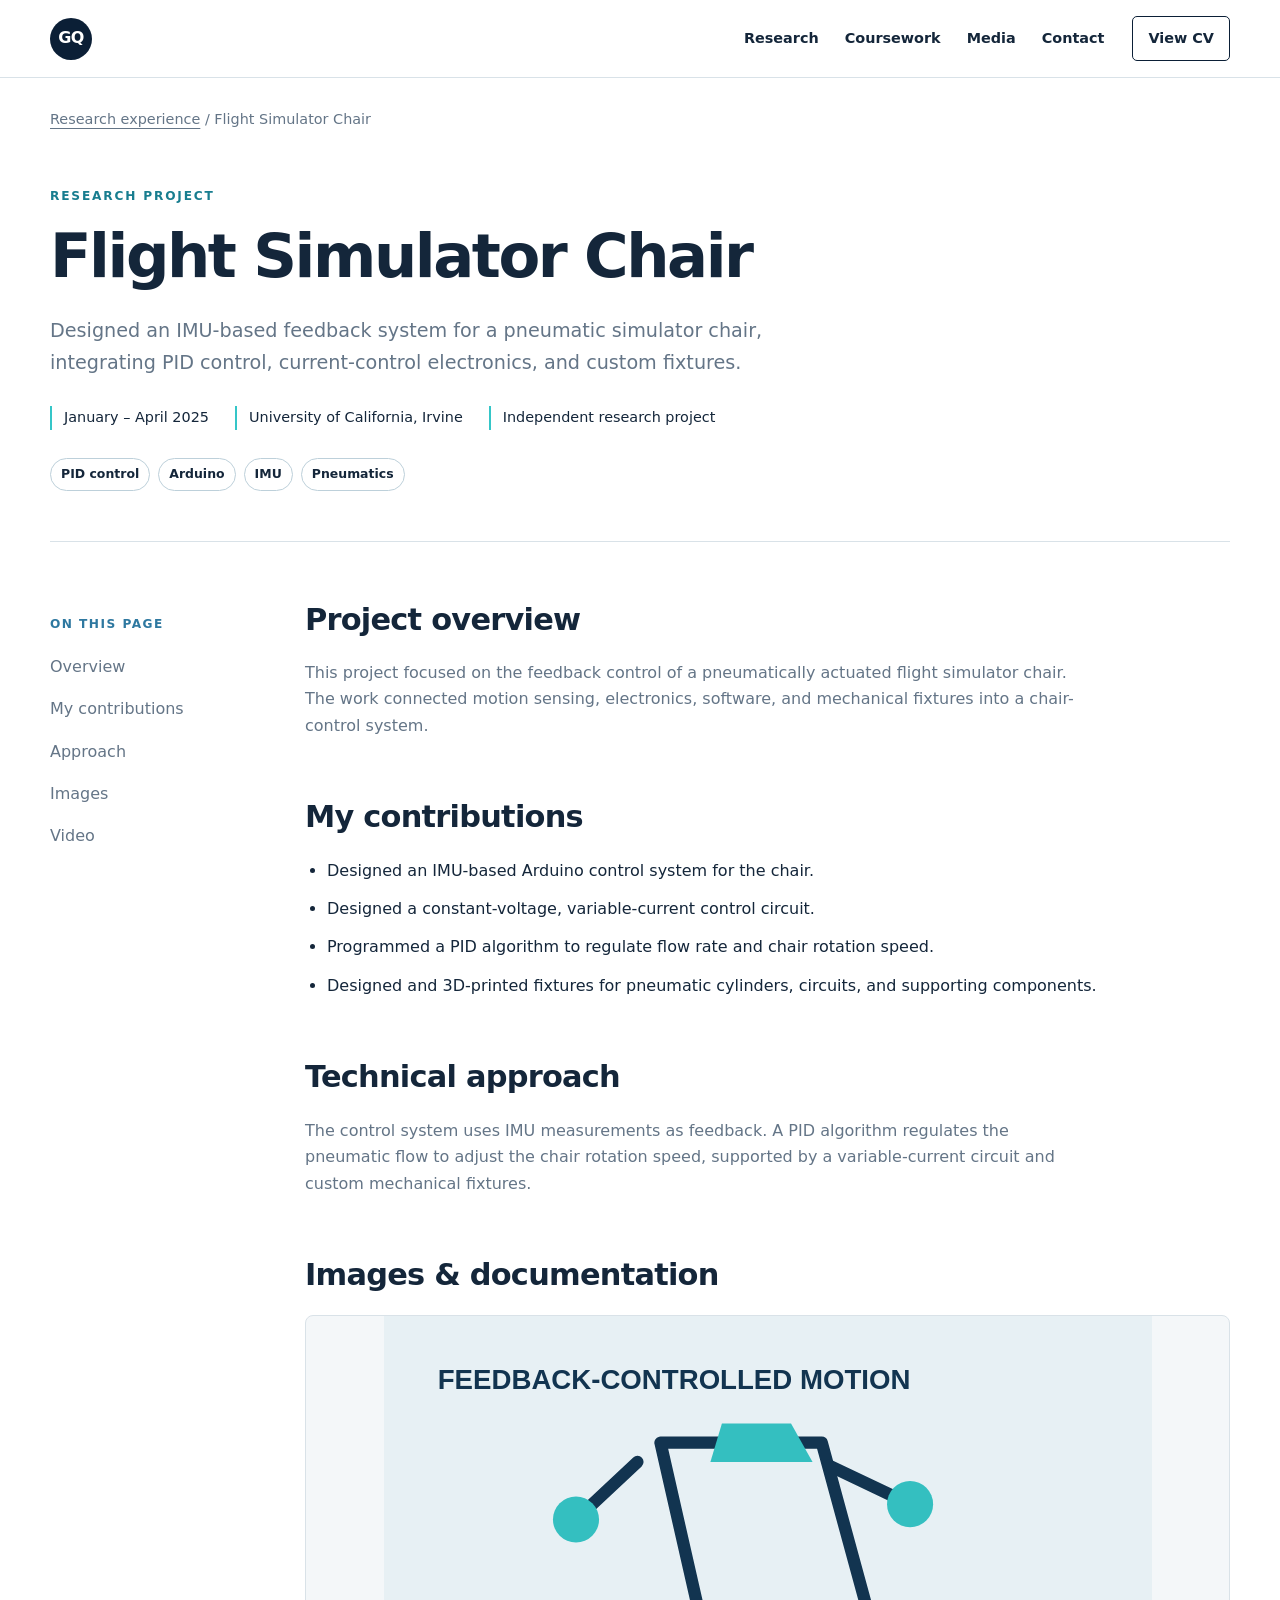
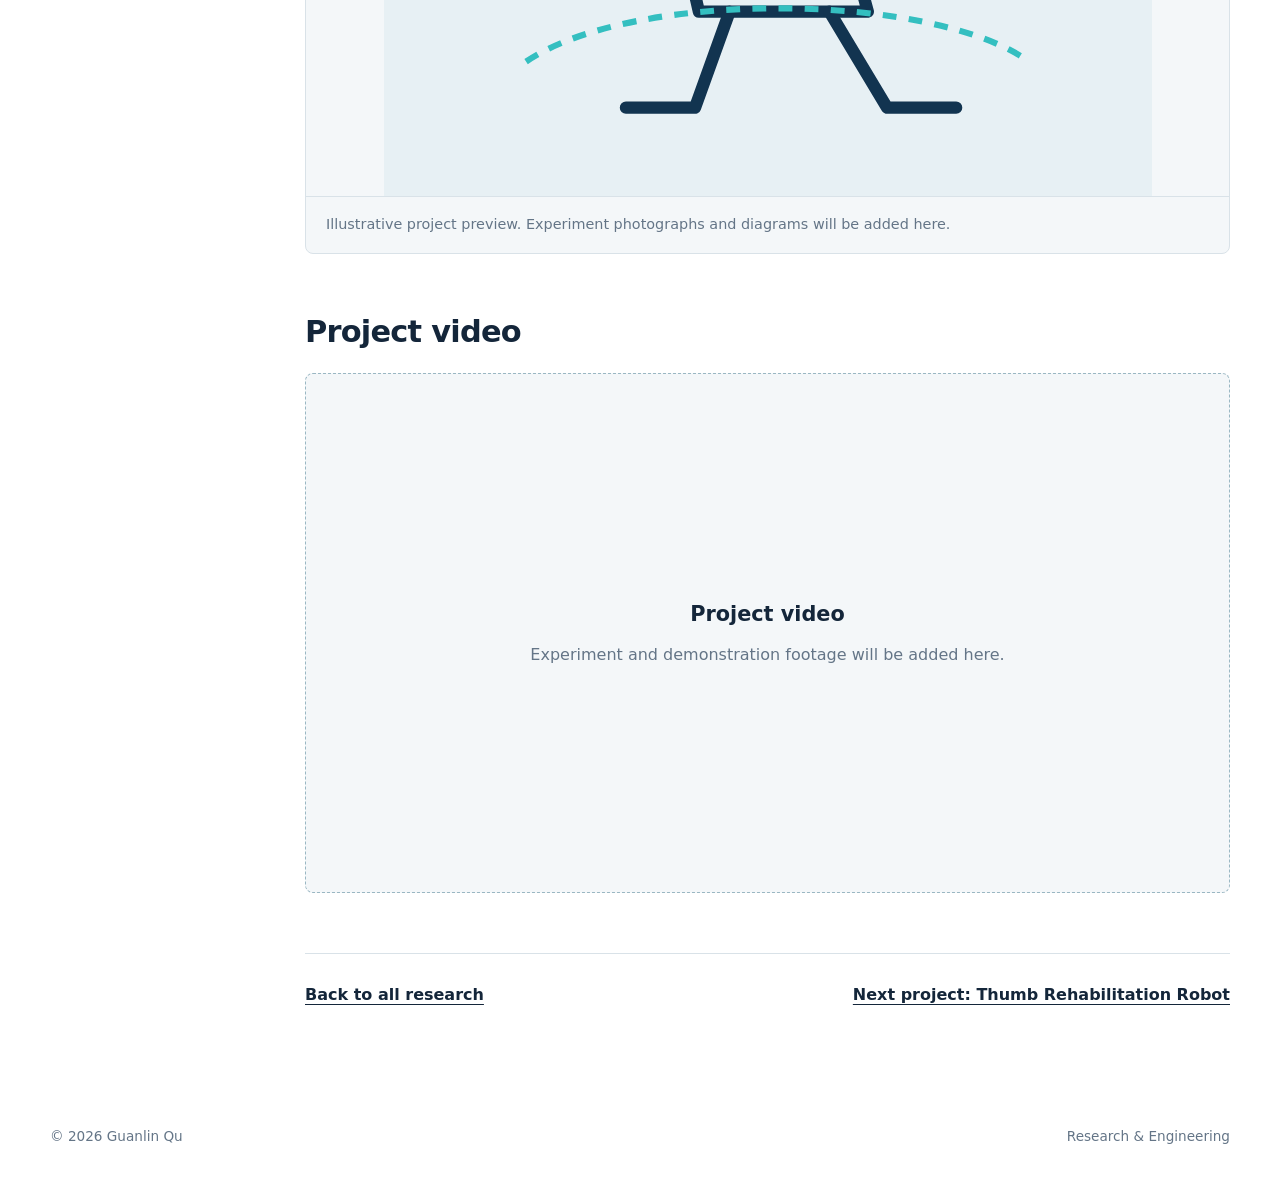
==== flight-simulator-chair.html @ 3d10e661 "Convert research to chronological thumbnails and add project detail pages" ====
<!doctype html>
<html lang="en">
<head>
  <meta charset="utf-8">
  <meta name="viewport" content="width=device-width, initial-scale=1">
  <meta name="description" content="Designed an IMU-based feedback system for a pneumatic simulator chair, integrating PID control, current-control electronics, and custom fixtures.">
  <title>Flight Simulator Chair | Guanlin Qu</title>
  <link rel="stylesheet" href="styles.css">
  <link rel="stylesheet" href="projects.css">
</head>
<body>
  <header class="topbar">
    <a class="mark" href="index.html" aria-label="Guanlin Qu home">GQ</a>
    <nav aria-label="Main navigation"><a href="index.html#research">Research</a><a href="index.html#coursework">Coursework</a><a href="index.html#media">Media</a><a href="index.html#contact">Contact</a></nav>
    <a class="cv-link" href="Guanlin_Qu_CV.pdf" target="_blank" rel="noopener">View CV</a>
  </header>
  <main class="shell">
    <div class="project-breadcrumb"><a href="index.html#research">Research experience</a> / Flight Simulator Chair</div>
    <header class="detail-header">
      <p class="eyebrow">Research project</p>
      <h1>Flight Simulator Chair</h1>
      <p class="detail-summary">Designed an IMU-based feedback system for a pneumatic simulator chair, integrating PID control, current-control electronics, and custom fixtures.</p>
      <div class="detail-meta"><span>January – April 2025</span><span>University of California, Irvine</span><span>Independent research project</span></div>
      <div class="chips"><span>PID control</span><span>Arduino</span><span>IMU</span><span>Pneumatics</span></div>
    </header>
    <div class="detail-layout">
      <nav class="detail-toc" aria-label="On this page"><p>On this page</p><a href="#overview">Overview</a><a href="#contributions">My contributions</a><a href="#methods">Approach</a><a href="#images">Images</a><a href="#video">Video</a></nav>
      <div>
        <section class="detail-section" id="overview"><h2>Project overview</h2><p>This project focused on the feedback control of a pneumatically actuated flight simulator chair. The work connected motion sensing, electronics, software, and mechanical fixtures into a chair-control system.</p></section>
        <section class="detail-section" id="contributions"><h2>My contributions</h2><ul><li>Designed an IMU-based Arduino control system for the chair.</li><li>Designed a constant-voltage, variable-current control circuit.</li><li>Programmed a PID algorithm to regulate flow rate and chair rotation speed.</li><li>Designed and 3D-printed fixtures for pneumatic cylinders, circuits, and supporting components.</li></ul></section>
        <section class="detail-section" id="methods"><h2>Technical approach</h2><p>The control system uses IMU measurements as feedback. A PID algorithm regulates the pneumatic flow to adjust the chair rotation speed, supported by a variable-current circuit and custom mechanical fixtures.</p>
          <!-- Add further technical descriptions, equations, results, and experiment notes here. -->
        </section>
        <section class="detail-section" id="images"><h2>Images &amp; documentation</h2>
          <!-- Replace the illustration with a project photograph. Duplicate the figure to add more images. -->
          <figure class="project-figure"><a href="flight-chair.svg" target="_blank" rel="noopener"><img src="flight-chair.svg" alt="Illustration for Flight Simulator Chair" loading="lazy"></a><figcaption>Illustrative project preview. Experiment photographs and diagrams will be added here.</figcaption></figure>
        </section>
        <section class="detail-section" id="video"><h2>Project video</h2>
          <!-- To add a video, upload flight-simulator-chair-demo.mp4 and replace the video-empty div with:
          <video class="project-video" controls playsinline preload="metadata" poster="flight-chair.svg">
            <source src="flight-simulator-chair-demo.mp4" type="video/mp4">
            Your browser does not support embedded video.
          </video>
          For hosted videos, replace the placeholder with a YouTube/Vimeo embed. -->
          <div class="video-empty"><strong>Project video</strong><span>Experiment and demonstration footage will be added here.</span></div>
        </section>
        <div class="detail-footer"><a href="index.html#research">Back to all research</a><a href="thumb-rehabilitation.html">Next project: Thumb Rehabilitation Robot</a></div>
      </div>
    </div>
  </main>
  <footer class="shell"><span>© 2026 Guanlin Qu</span><span>Research &amp; Engineering</span></footer>
</body>
</html>
---- styles.css ----
:root{--navy:#0b1f36;--navy2:#102b49;--cyan:#35c6c8;--blue:#2e78a0;--paper:#f4f7f9;--white:#fff;--ink:#14263a;--muted:#647587;--line:#d9e2e8;--shell:1180px}*{box-sizing:border-box}html{scroll-behavior:smooth}body{margin:0;color:var(--ink);background:var(--white);font:16px/1.65 Inter,ui-sans-serif,system-ui,-apple-system,"Segoe UI",sans-serif}img{display:block;max-width:100%}a{color:inherit}.shell{width:min(var(--shell),calc(100% - 48px));margin-inline:auto}.topbar{height:78px;display:flex;align-items:center;gap:28px;padding:0 max(24px,calc((100vw - var(--shell))/2));border-bottom:1px solid var(--line);background:rgba(255,255,255,.94);backdrop-filter:blur(12px);position:sticky;top:0;z-index:20}.mark{display:grid;place-items:center;width:42px;height:42px;border-radius:50%;background:var(--navy);color:#fff;text-decoration:none;font-weight:850;letter-spacing:-.04em}.topbar nav{display:flex;gap:26px;margin-left:auto}.topbar nav a,.cv-link{text-decoration:none;font-weight:700;font-size:.9rem}.cv-link{padding:10px 15px;border:1px solid var(--navy);border-radius:5px}.hero{display:grid;grid-template-columns:1.4fr .8fr;gap:72px;align-items:center;min-height:690px;padding-block:90px}.eyebrow{text-transform:uppercase;letter-spacing:.15em;font-size:.76rem;font-weight:850;color:#187d8f;margin:0 0 18px}.hero h1{font-size:clamp(3.3rem,7vw,6.7rem);line-height:.98;letter-spacing:-.06em;margin:0 0 30px;max-width:900px}.lead{font-size:1.24rem;color:#506276;max-width:760px}.hero-actions{display:flex;gap:12px;margin-top:32px}.button{min-height:50px;display:inline-flex;align-items:center;justify-content:center;padding:0 22px;border-radius:5px;text-decoration:none;font-weight:800}.primary{background:var(--navy);color:#fff}.ghost{border:1px solid var(--navy)}.hero-panel{background:var(--navy);color:#fff;padding:38px;box-shadow:20px 20px 0 #dcecef}.panel-label{color:#79dfda;font-size:.78rem;text-transform:uppercase;letter-spacing:.14em;font-weight:800}.hero-panel h2{font-size:2rem;line-height:1.13;margin:15px 0 30px}.signal{height:115px;position:relative;border-block:1px solid rgba(255,255,255,.15);display:flex;align-items:center;justify-content:space-around}.signal span{width:54px;height:54px;border:2px solid #52cbc7;border-radius:50%;position:relative}.signal span:after{content:"";position:absolute;inset:15px;border-radius:50%;background:#52cbc7}.signal i{position:absolute;left:10%;right:10%;top:50%;height:1px;background:#52cbc7;opacity:.5}.hero-panel dl{margin:26px 0 0}.hero-panel dl>div{display:grid;grid-template-columns:86px 1fr;padding:10px 0;border-bottom:1px solid rgba(255,255,255,.12)}dt{color:#8fa7bb;font-size:.82rem}dd{margin:0;font-weight:650}.snapshot{background:var(--paper);border-block:1px solid var(--line)}.stat-grid{display:grid;grid-template-columns:repeat(4,1fr)}.stat-grid div{padding:30px;border-right:1px solid var(--line)}.stat-grid div:first-child{border-left:1px solid var(--line)}.stat-grid strong{display:block;font-size:2rem;letter-spacing:-.04em}.stat-grid span{color:var(--muted);font-size:.88rem}.section{padding-block:115px}.section-heading{display:grid;grid-template-columns:1.5fr .7fr;gap:70px;align-items:end;margin-bottom:55px}.section-heading h2,.path-grid h2,.contact h2{font-size:clamp(2.5rem,4.5vw,4.2rem);line-height:1.04;letter-spacing:-.045em;margin:0}.section-heading>p{color:var(--muted);margin:0}.research-feature{display:grid;grid-template-columns:1.06fr .94fr;background:var(--paper);border:1px solid var(--line);margin-bottom:24px}.feature-media{position:relative;min-height:520px;overflow:hidden}.feature-media img{width:100%;height:100%;object-fit:cover}.media-trigger{position:absolute;inset:auto 28px 28px 28px;background:rgba(11,31,54,.94);color:#fff;border:0;padding:17px 20px;text-align:left;font-weight:800;cursor:pointer}.media-trigger:before{content:"▶";display:inline-grid;place-items:center;width:32px;height:32px;border-radius:50%;margin-right:12px;background:var(--cyan);color:var(--navy)}.feature-copy{padding:52px}.project-meta{font-size:.76rem;letter-spacing:.1em;text-transform:uppercase;color:#268a95;font-weight:800}.feature-copy h3,.research-card h3{font-size:2rem;margin:10px 0 18px;line-height:1.1}.feature-copy>p:not(.project-meta),.research-card p:not(.project-meta){color:var(--muted)}.check-list{padding:0;list-style:none;margin:28px 0}.check-list li{padding:9px 0 9px 28px;border-top:1px solid var(--line);position:relative}.check-list li:before{content:"";position:absolute;left:2px;top:18px;width:9px;height:9px;border-radius:50%;background:var(--cyan)}.chips{display:flex;flex-wrap:wrap;gap:8px}.chips span{border:1px solid #bdd0da;border-radius:999px;padding:5px 10px;font-size:.78rem;font-weight:700}.research-grid{display:grid;grid-template-columns:repeat(3,1fr);gap:24px}.research-card{border:1px solid var(--line);background:#fff}.research-card img{aspect-ratio:16/10;width:100%;object-fit:cover;border-bottom:1px solid var(--line)}.research-card>div{padding:28px}.research-card h3{font-size:1.45rem}.course-section{background:var(--navy);color:#fff}.light-heading .eyebrow{color:#62d5cf}.light-heading>p{color:#aabccc}.filter-row{display:flex;flex-wrap:wrap;gap:10px;margin-bottom:32px}.filter{border:1px solid rgba(255,255,255,.25);background:transparent;color:#d9e4ed;padding:10px 14px;border-radius:999px;cursor:pointer;font:inherit;font-weight:700}.filter.active{background:var(--cyan);border-color:var(--cyan);color:var(--navy)}.course-grid{display:grid;grid-template-columns:repeat(4,1fr);border-top:1px solid rgba(255,255,255,.16);border-left:1px solid rgba(255,255,255,.16)}.course-card{padding:28px;min-height:245px;border-right:1px solid rgba(255,255,255,.16);border-bottom:1px solid rgba(255,255,255,.16);transition:opacity .2s,transform .2s}.course-card.hidden{display:none}.course-card p{color:#62d5cf;font-size:.76rem;letter-spacing:.1em;text-transform:uppercase;font-weight:800}.course-card h3{font-size:1.25rem;line-height:1.2}.course-card span{color:#aabccc;font-size:.9rem}.gallery{display:grid;grid-template-columns:1.4fr 1fr;gap:22px}.gallery figure{margin:0;background:var(--paper);border:1px solid var(--line)}.gallery-large{grid-row:span 2}.gallery img{width:100%;height:240px;object-fit:cover}.gallery-large img{height:535px}.gallery figcaption{padding:18px 20px}.gallery figcaption strong,.gallery figcaption span{display:block}.gallery figcaption span{color:var(--muted);font-size:.88rem}.path-section{background:var(--paper)}.path-grid{display:grid;grid-template-columns:.8fr 1.2fr;gap:80px}.timeline article{display:grid;grid-template-columns:115px 1fr;gap:25px;padding:25px 0;border-top:1px solid var(--line)}.timeline time{color:#278994;font-weight:800}.timeline h3{font-size:1.3rem;margin:0 0 7px}.timeline p{margin:0;color:var(--muted)}.contact{background:linear-gradient(135deg,#166780,var(--navy));color:#fff;padding-block:100px}.contact .eyebrow{color:#79dfda}.contact-inner{display:grid;grid-template-columns:1.4fr .6fr;gap:70px;align-items:end}.contact-links{display:flex;flex-direction:column;align-items:flex-start;gap:10px}.contact-links a{font-weight:800;text-underline-offset:4px}footer{display:flex;justify-content:space-between;padding-block:32px;color:var(--muted);font-size:.85rem}.video-modal{border:0;padding:0;max-width:780px;width:calc(100% - 36px);background:var(--navy);color:#fff;box-shadow:0 30px 80px rgba(0,0,0,.35)}.video-modal::backdrop{background:rgba(4,16,28,.78)}.modal-close{position:absolute;right:18px;top:18px;background:#fff;border:0;border-radius:4px;padding:8px 12px;font-weight:800;cursor:pointer}.video-placeholder{min-height:440px;display:grid;place-content:center;text-align:center;padding:50px;background:radial-gradient(circle at 50% 35%,#1f6474,transparent 45%)}.video-placeholder span{color:#79dfda;text-transform:uppercase;letter-spacing:.14em;font-size:.75rem;font-weight:800}.video-placeholder strong{font-size:1.4rem;margin:15px 0}.video-placeholder code{color:#79dfda}.video-placeholder p{color:#aabccc}@media(max-width:900px){.topbar nav{display:none}.cv-link{margin-left:auto}.hero,.section-heading,.research-feature,.path-grid,.contact-inner{grid-template-columns:1fr}.hero{padding-block:65px;gap:42px}.hero-panel{max-width:600px}.stat-grid,.course-grid{grid-template-columns:repeat(2,1fr)}.research-grid{grid-template-columns:1fr}.research-card{display:grid;grid-template-columns:.75fr 1.25fr}.feature-media{min-height:400px}.gallery{grid-template-columns:1fr 1fr}.gallery-large{grid-column:span 2;grid-row:auto}.gallery-large img{height:420px}}@media(max-width:600px){.shell{width:min(100% - 32px,var(--shell))}.hero h1{font-size:3.2rem}.hero-actions{flex-direction:column}.button{width:100%}.stat-grid{grid-template-columns:1fr 1fr}.stat-grid div{padding:20px}.section{padding-block:80px}.section-heading{gap:25px}.feature-copy{padding:28px}.course-grid{grid-template-columns:1fr}.research-card{display:block}.gallery{grid-template-columns:1fr}.gallery-large{grid-column:auto}.gallery img,.gallery-large img{height:260px}.timeline article{grid-template-columns:1fr;gap:6px}footer{display:block}footer span{display:block;margin:4px 0}}
---- projects.css ----
/* Research index and independent project pages. */
.project-thumbnail-grid{display:grid;grid-template-columns:repeat(2,minmax(0,1fr));gap:32px}
.project-thumbnail{border:1px solid var(--line);border-radius:10px;overflow:hidden;background:#fff;display:flex;flex-direction:column;transition:box-shadow .2s,transform .2s}
.project-thumbnail:hover{box-shadow:0 12px 30px #0b1f3612;transform:translateY(-3px)}
.thumbnail-image{display:block;background:var(--paper);border-bottom:1px solid var(--line)}
.thumbnail-image img{width:100%;aspect-ratio:16/10;object-fit:contain}
.thumbnail-content{padding:28px;display:flex;flex-direction:column;flex:1}
.thumbnail-content .project-meta{margin:0 0 12px;line-height:1.7}
.thumbnail-content h3{font-size:1.65rem;line-height:1.2;margin:0 0 16px;letter-spacing:-.025em}
.thumbnail-content h3 a{text-decoration:none}
.thumbnail-summary{color:var(--muted);margin:0 0 26px}
.explore-more{display:inline-flex;align-self:flex-start;align-items:center;justify-content:center;min-height:44px;margin-top:auto;padding:9px 18px;border:1px solid var(--navy);border-radius:5px;text-decoration:none;font-weight:750}
.explore-more:hover{background:var(--navy);color:white}
.sr-only{position:absolute;width:1px;height:1px;padding:0;margin:-1px;overflow:hidden;clip:rect(0,0,0,0);white-space:nowrap;border:0}
.project-breadcrumb{padding:30px 0 0;color:var(--muted);font-size:.9rem}
.project-breadcrumb a{text-underline-offset:4px}
.detail-header{padding:54px 0 50px;border-bottom:1px solid var(--line)}
.detail-header h1{font-size:clamp(2.1rem,5vw,3.8rem);line-height:1.07;letter-spacing:-.04em;max-width:950px;margin:12px 0 26px}
.detail-header .detail-summary{font-size:1.2rem;max-width:820px;color:var(--muted)}
.detail-meta{display:flex;gap:12px 26px;flex-wrap:wrap;margin:28px 0;font-size:.9rem}
.detail-meta span{border-left:2px solid var(--cyan);padding-left:12px}
.detail-layout{display:grid;grid-template-columns:190px minmax(0,1fr);gap:65px;padding:60px 0 85px}
.detail-toc{align-self:start;position:sticky;top:110px}
.detail-toc p{text-transform:uppercase;letter-spacing:.12em;font-size:.76rem;font-weight:800;color:var(--blue)}
.detail-toc a{display:block;padding:8px 0;text-decoration:none;color:var(--muted)}
.detail-toc a:hover{color:var(--ink)}
.detail-section{margin-bottom:60px;scroll-margin-top:110px}
.detail-section h2{font-size:1.9rem;line-height:1.2;letter-spacing:-.025em;margin:0 0 22px}
.detail-section>p{max-width:780px;color:var(--muted)}
.detail-section ul{padding-left:22px}
.detail-section li{margin:12px 0}
.project-figure{margin:0;background:var(--paper);border:1px solid var(--line);border-radius:8px;overflow:hidden}
.project-figure img{width:100%;max-height:480px;object-fit:contain}
.project-figure figcaption{border-top:1px solid var(--line);padding:16px 20px;color:var(--muted);font-size:.9rem}
.project-video{width:100%;aspect-ratio:16/9;display:block;background:var(--navy);object-fit:contain;border-radius:8px}
.video-empty{aspect-ratio:16/9;border:1px dashed #9ab7c3;border-radius:8px;background:var(--paper);display:flex;flex-direction:column;justify-content:center;align-items:center;text-align:center;padding:30px;color:var(--muted)}
.video-empty strong{font-size:1.3rem;color:var(--ink);margin-bottom:10px}
.detail-footer{display:flex;justify-content:space-between;gap:20px;flex-wrap:wrap;padding-top:28px;border-top:1px solid var(--line)}
.detail-footer a{text-underline-offset:4px;font-weight:700}
a:focus-visible{outline:3px solid var(--cyan);outline-offset:4px}
@media(max-width:780px){.project-thumbnail-grid{grid-template-columns:1fr}.detail-layout{grid-template-columns:1fr;gap:25px}.detail-toc{position:static;display:flex;gap:15px;flex-wrap:wrap;border-bottom:1px solid var(--line);padding-bottom:20px}.detail-toc p{width:100%;margin:0}.detail-toc a{font-size:.9rem}.detail-header{padding-top:35px}.thumbnail-content{padding:24px}}
@media(prefers-reduced-motion:reduce){.project-thumbnail{transition:none}.project-thumbnail:hover{transform:none}}
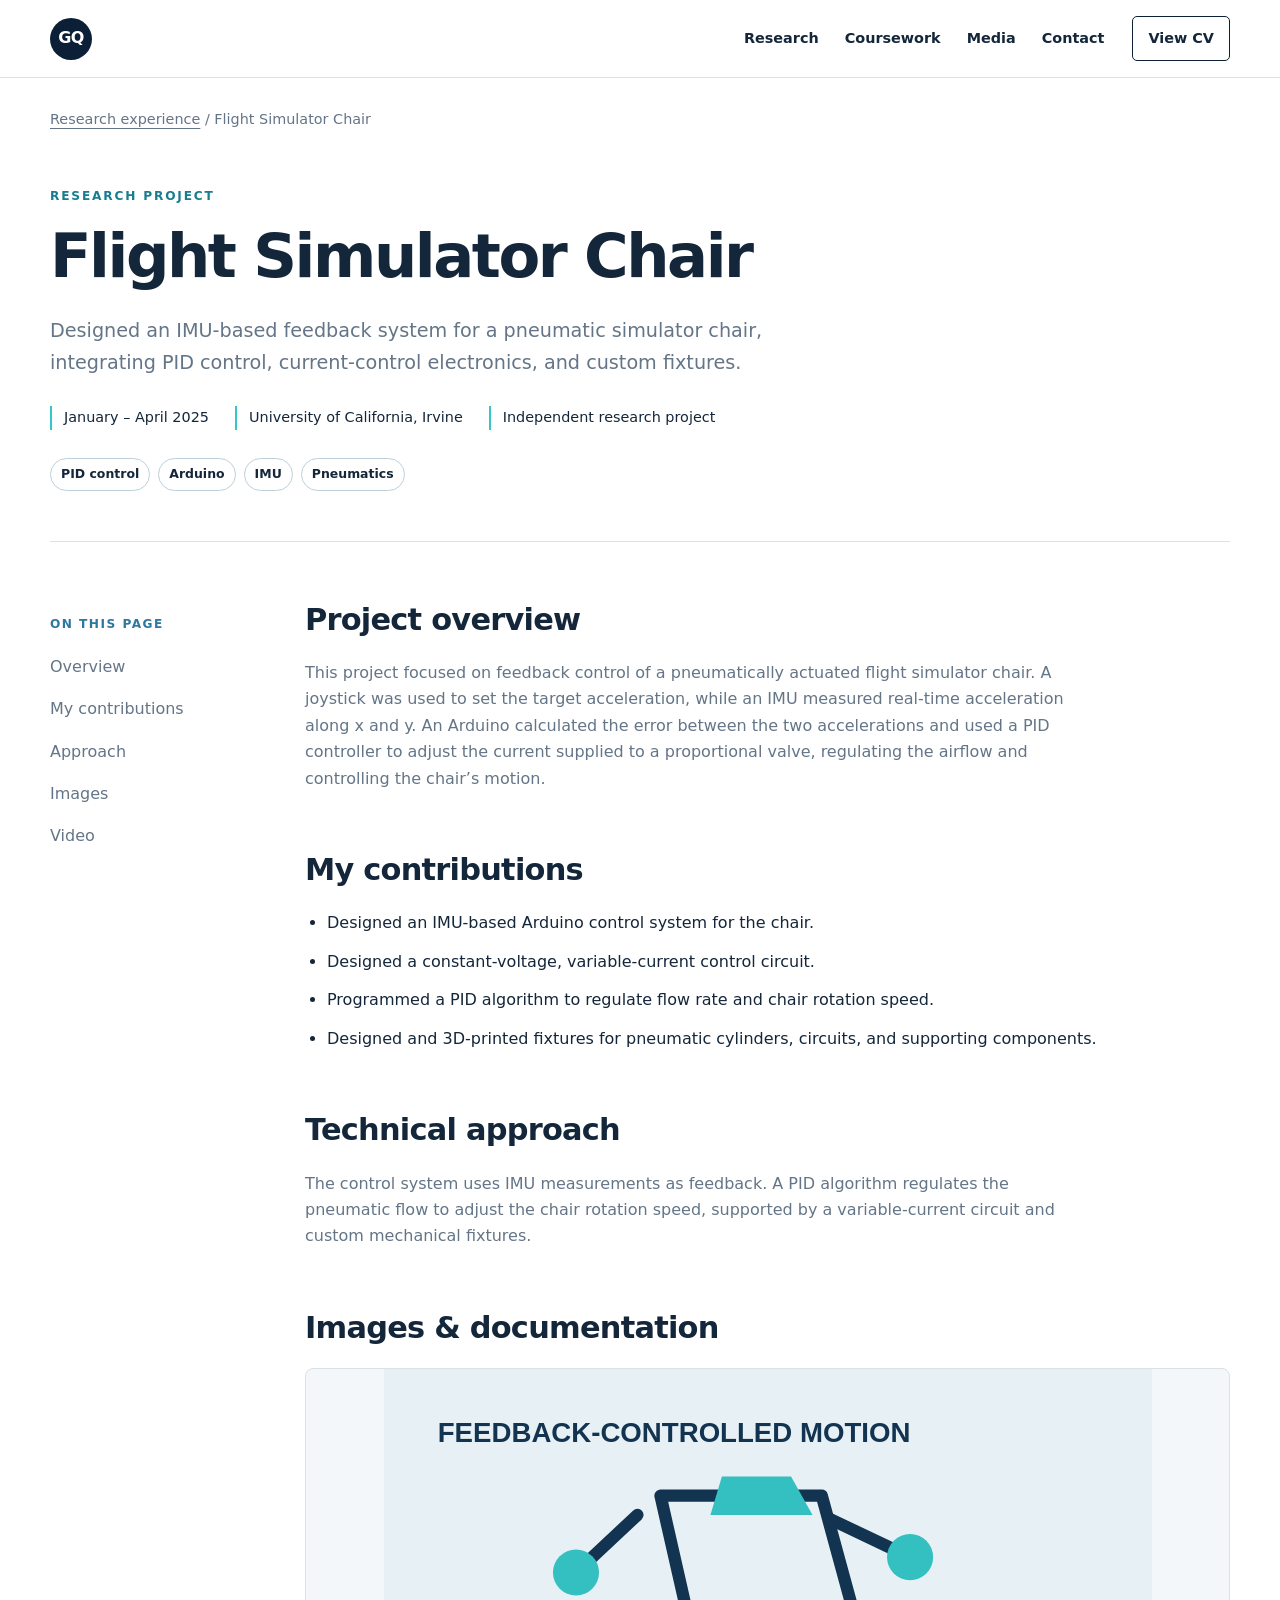
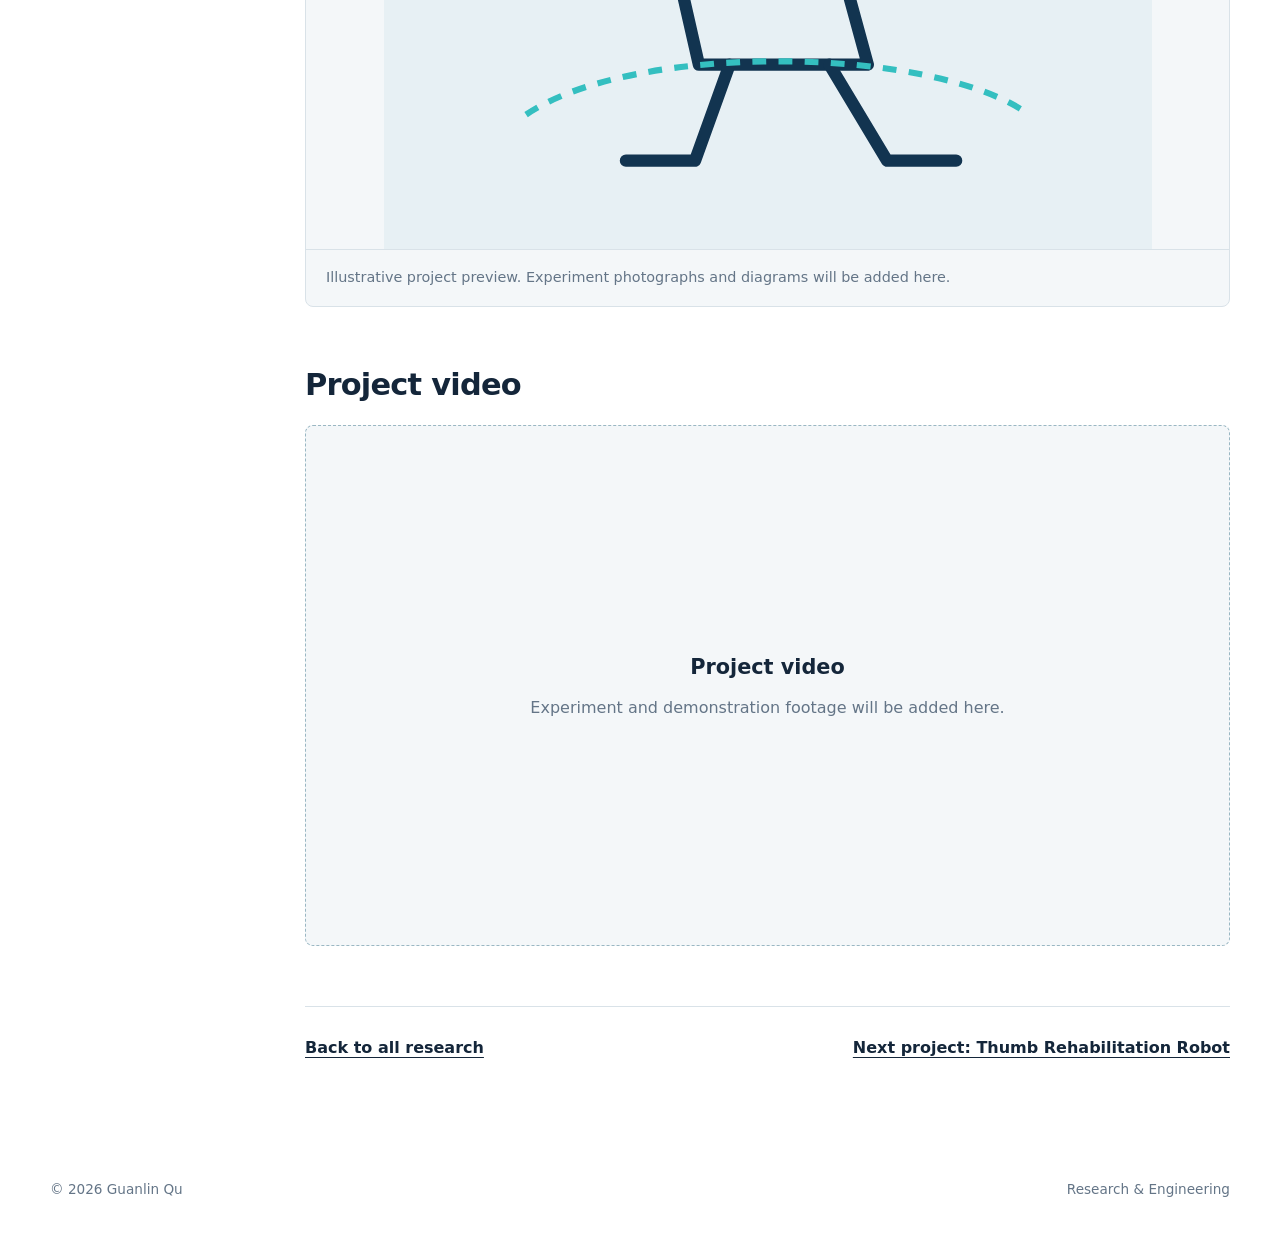
==== commit eaaf11b3: "Update flight simulator chair overview" ====
--- a/flight-simulator-chair.html
+++ b/flight-simulator-chair.html
@@ -26,7 +26,7 @@
     <div class="detail-layout">
       <nav class="detail-toc" aria-label="On this page"><p>On this page</p><a href="#overview">Overview</a><a href="#contributions">My contributions</a><a href="#methods">Approach</a><a href="#images">Images</a><a href="#video">Video</a></nav>
       <div>
-        <section class="detail-section" id="overview"><h2>Project overview</h2><p>This project focused on the feedback control of a pneumatically actuated flight simulator chair. The work connected motion sensing, electronics, software, and mechanical fixtures into a chair-control system.</p></section>
+        <section class="detail-section" id="overview"><h2>Project overview</h2><p>This project focused on feedback control of a pneumatically actuated flight simulator chair. A joystick was used to set the target acceleration, while an IMU measured real-time acceleration along x and y. An Arduino calculated the error between the two accelerations and used a PID controller to adjust the current supplied to a proportional valve, regulating the airflow and controlling the chair’s motion.</p></section>
         <section class="detail-section" id="contributions"><h2>My contributions</h2><ul><li>Designed an IMU-based Arduino control system for the chair.</li><li>Designed a constant-voltage, variable-current control circuit.</li><li>Programmed a PID algorithm to regulate flow rate and chair rotation speed.</li><li>Designed and 3D-printed fixtures for pneumatic cylinders, circuits, and supporting components.</li></ul></section>
         <section class="detail-section" id="methods"><h2>Technical approach</h2><p>The control system uses IMU measurements as feedback. A PID algorithm regulates the pneumatic flow to adjust the chair rotation speed, supported by a variable-current circuit and custom mechanical fixtures.</p>
           <!-- Add further technical descriptions, equations, results, and experiment notes here. -->
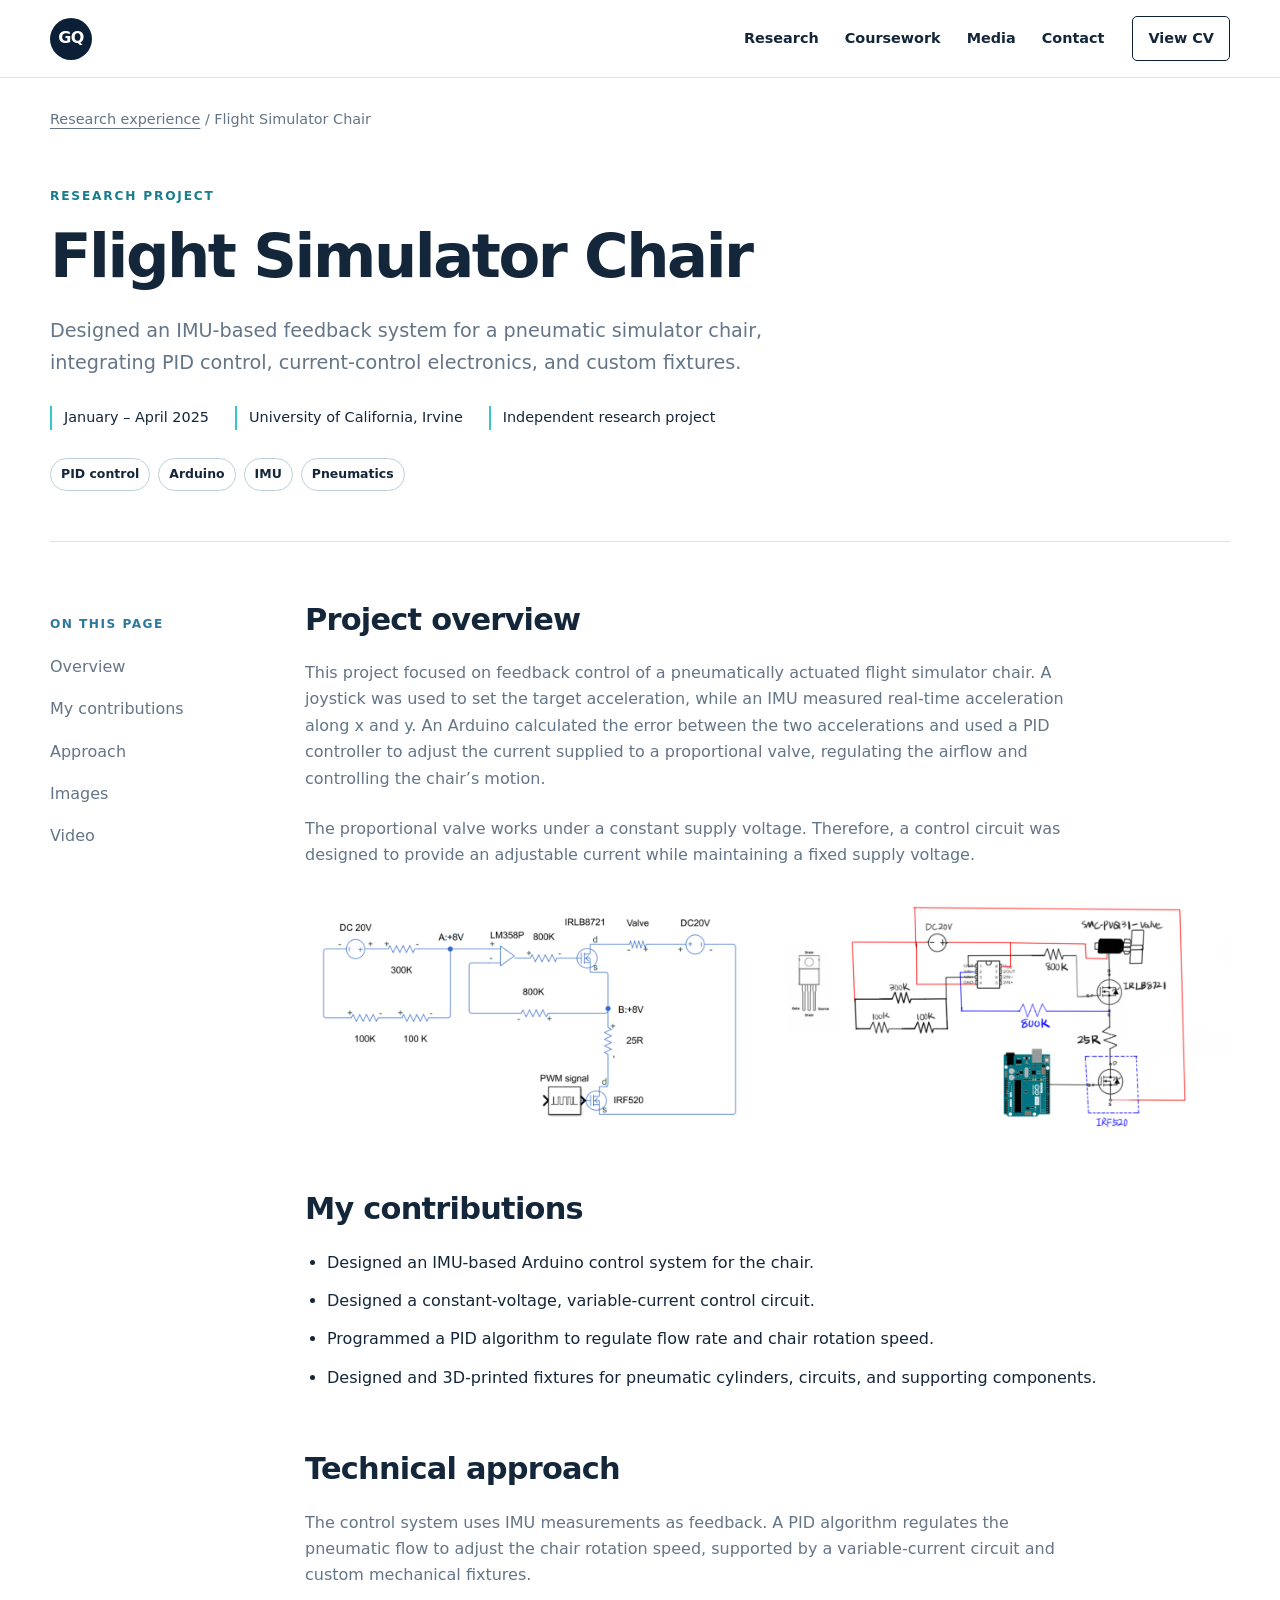
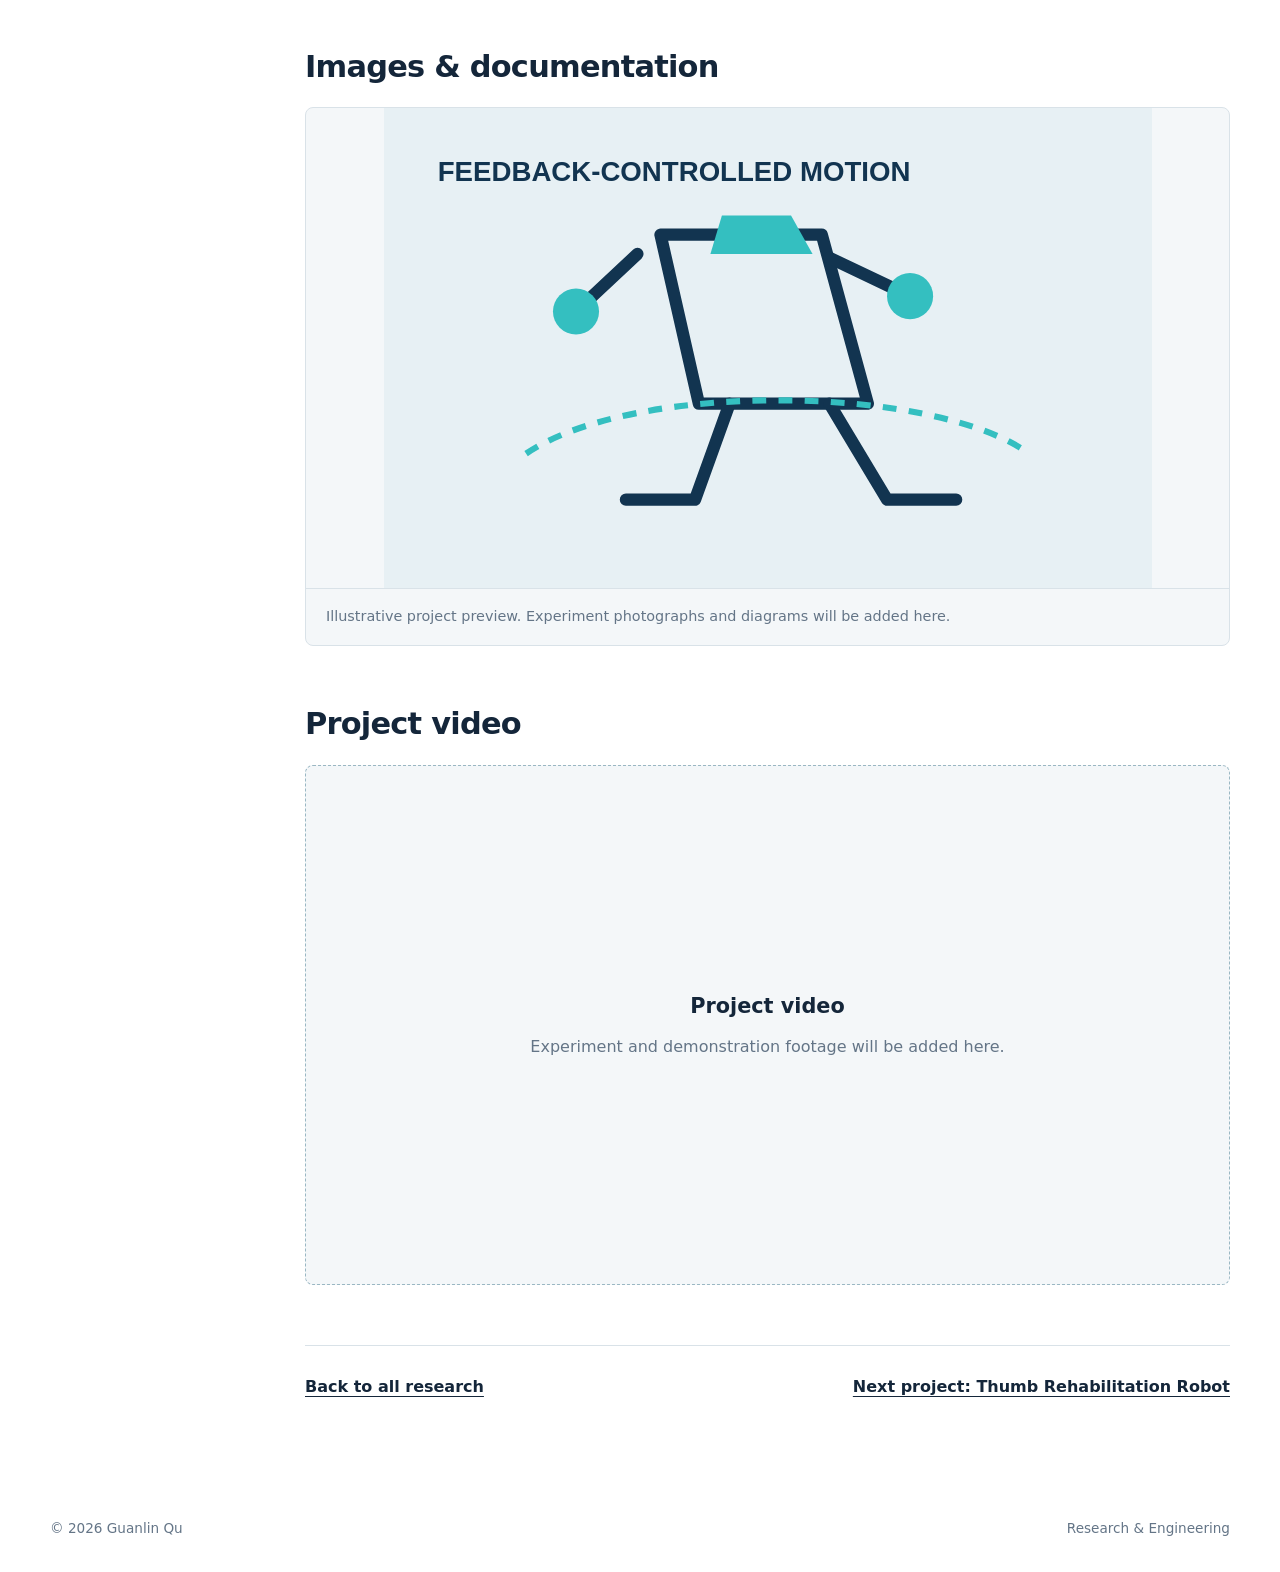
==== commit d38e6e50: "Add valve circuit explanation and paired diagrams" ====
--- a/flight-simulator-chair.html
+++ b/flight-simulator-chair.html
@@ -26,7 +26,14 @@
     <div class="detail-layout">
       <nav class="detail-toc" aria-label="On this page"><p>On this page</p><a href="#overview">Overview</a><a href="#contributions">My contributions</a><a href="#methods">Approach</a><a href="#images">Images</a><a href="#video">Video</a></nav>
       <div>
-        <section class="detail-section" id="overview"><h2>Project overview</h2><p>This project focused on feedback control of a pneumatically actuated flight simulator chair. A joystick was used to set the target acceleration, while an IMU measured real-time acceleration along x and y. An Arduino calculated the error between the two accelerations and used a PID controller to adjust the current supplied to a proportional valve, regulating the airflow and controlling the chair’s motion.</p></section>
+        <section class="detail-section" id="overview"><h2>Project overview</h2><p>This project focused on feedback control of a pneumatically actuated flight simulator chair. A joystick was used to set the target acceleration, while an IMU measured real-time acceleration along x and y. An Arduino calculated the error between the two accelerations and used a PID controller to adjust the current supplied to a proportional valve, regulating the airflow and controlling the chair’s motion.</p>
+
+          <p style="margin-top: 1.5rem;">The proportional valve works under a constant supply voltage. Therefore, a control circuit was designed to provide an adjustable current while maintaining a fixed supply voltage.</p>
+          <div style="display: grid; grid-template-columns: repeat(2, minmax(0, 1fr)); gap: 20px; margin-top: 24px; align-items: center;">
+            <a href="chair-current-control-circuit.png" target="_blank" rel="noopener"><img src="chair-current-control-circuit.png" alt="Proportional valve adjustable-current control circuit schematic" loading="lazy" style="display: block; width: 100%; height: auto;"></a>
+            <a href="chair-current-control-wiring.png" target="_blank" rel="noopener"><img src="chair-current-control-wiring.png" alt="Arduino and proportional valve current control wiring diagram" loading="lazy" style="display: block; width: 100%; height: auto;"></a>
+          </div>
+        </section>
         <section class="detail-section" id="contributions"><h2>My contributions</h2><ul><li>Designed an IMU-based Arduino control system for the chair.</li><li>Designed a constant-voltage, variable-current control circuit.</li><li>Programmed a PID algorithm to regulate flow rate and chair rotation speed.</li><li>Designed and 3D-printed fixtures for pneumatic cylinders, circuits, and supporting components.</li></ul></section>
         <section class="detail-section" id="methods"><h2>Technical approach</h2><p>The control system uses IMU measurements as feedback. A PID algorithm regulates the pneumatic flow to adjust the chair rotation speed, supported by a variable-current circuit and custom mechanical fixtures.</p>
           <!-- Add further technical descriptions, equations, results, and experiment notes here. -->
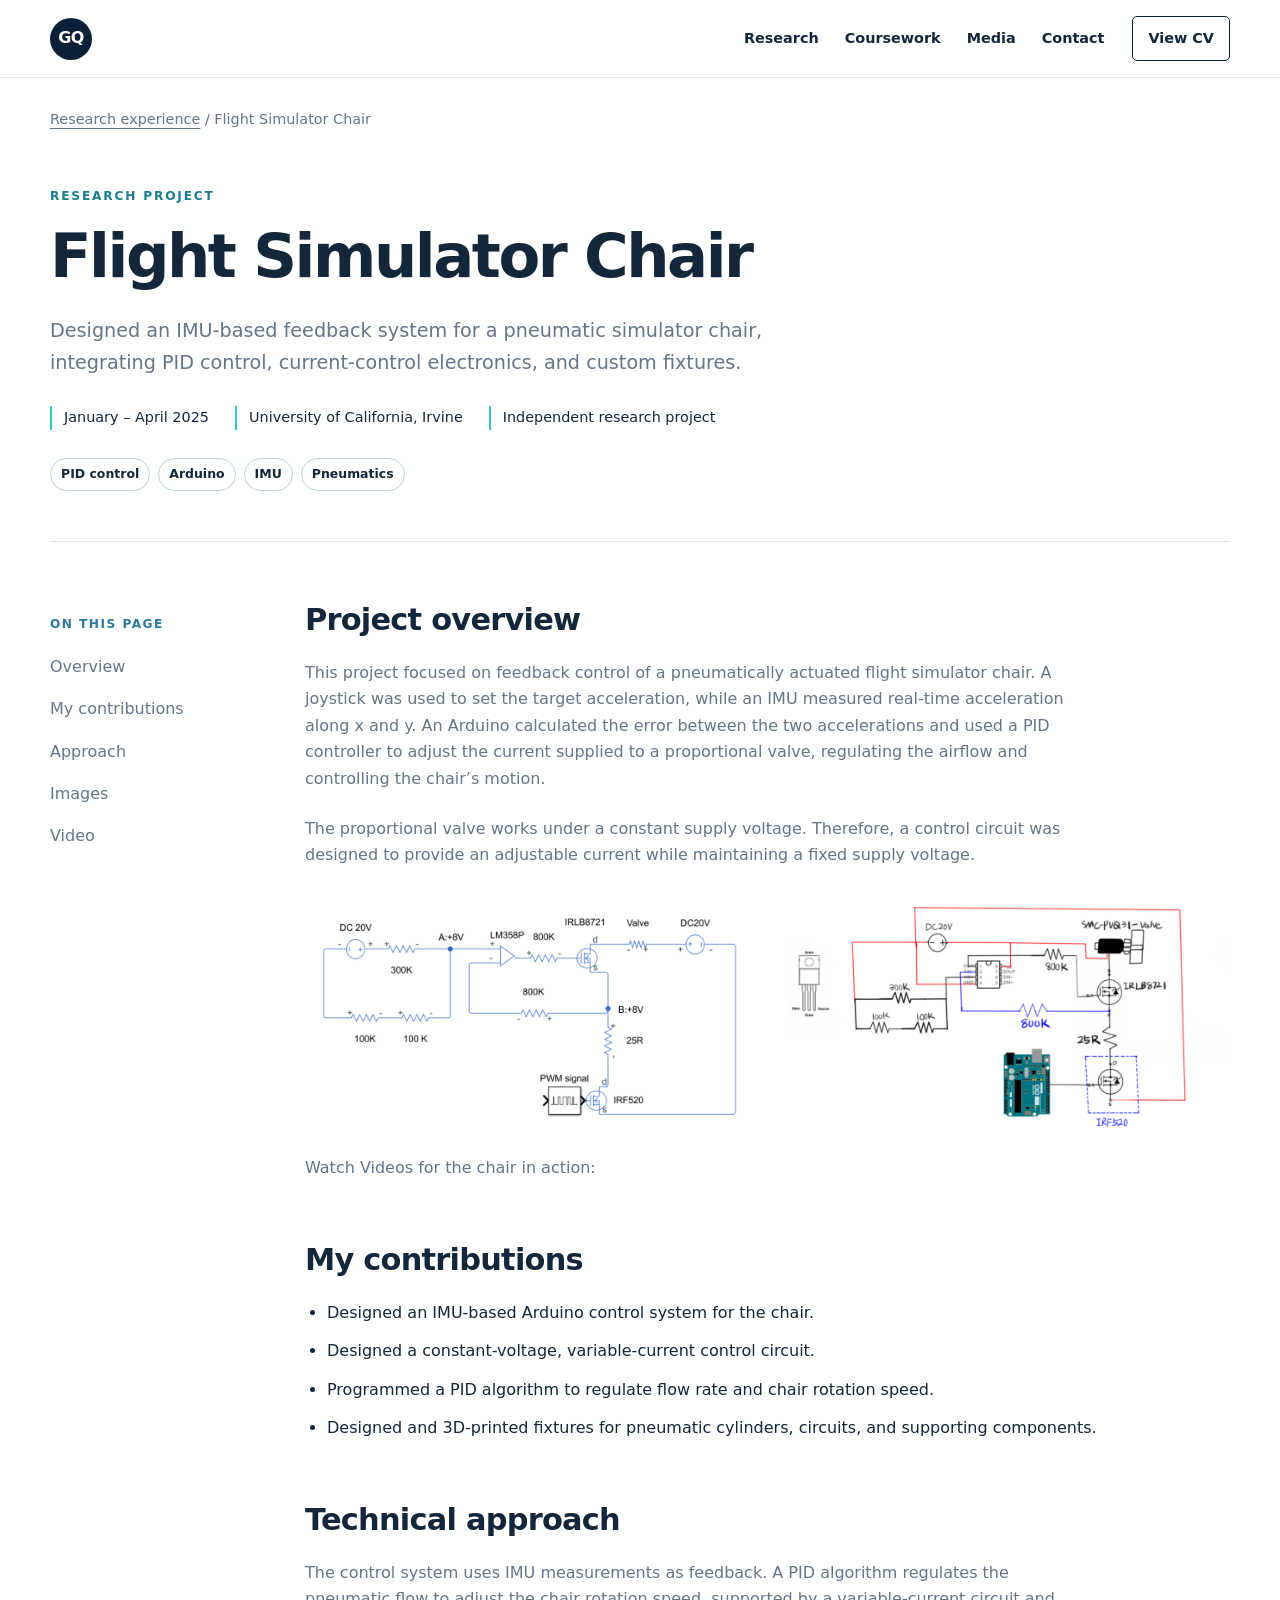
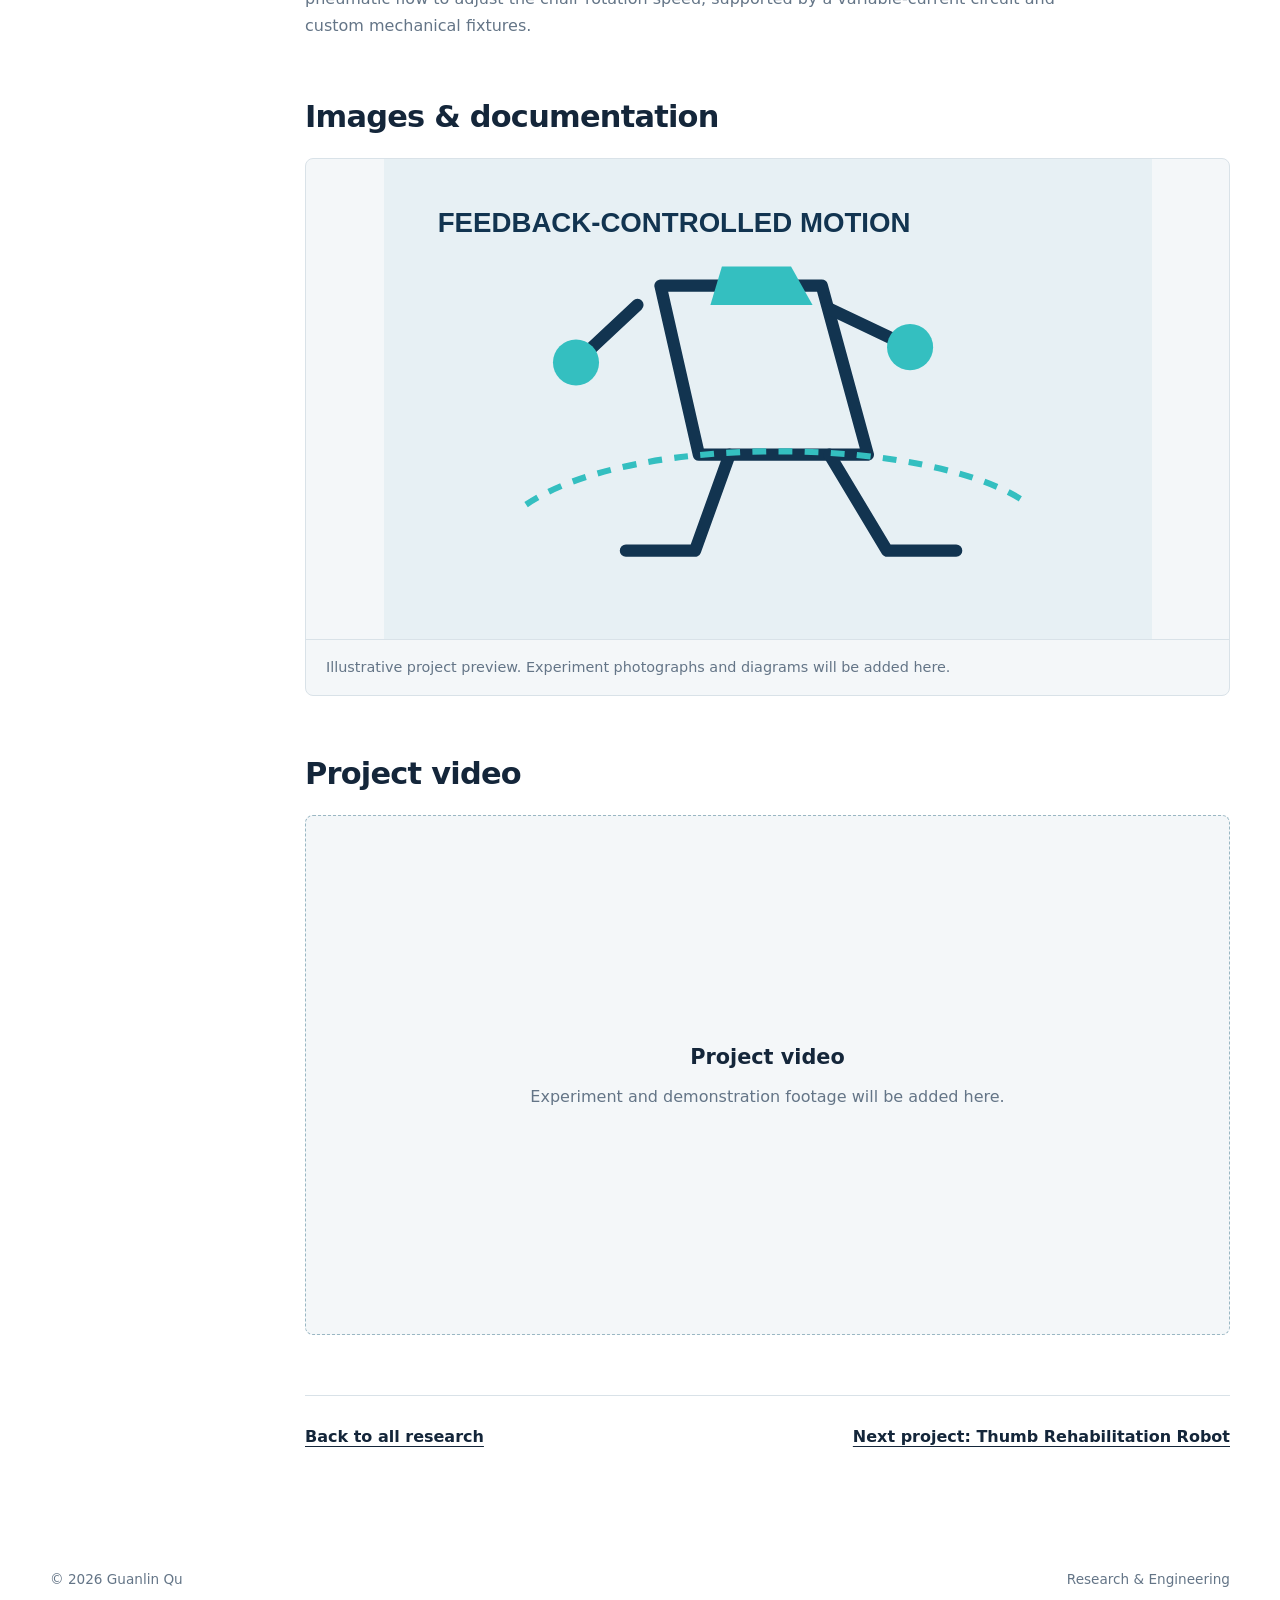
==== commit 079ff250: "Add chair in action video introduction" ====
--- a/flight-simulator-chair.html
+++ b/flight-simulator-chair.html
@@ -33,6 +33,8 @@
             <a href="chair-current-control-circuit.png" target="_blank" rel="noopener"><img src="chair-current-control-circuit.png" alt="Proportional valve adjustable-current control circuit schematic" loading="lazy" style="display: block; width: 100%; height: auto;"></a>
             <a href="chair-current-control-wiring.png" target="_blank" rel="noopener"><img src="chair-current-control-wiring.png" alt="Arduino and proportional valve current control wiring diagram" loading="lazy" style="display: block; width: 100%; height: auto;"></a>
           </div>
+
+          <p style="margin-top: 1.5rem;">Watch Videos for the chair in action:</p>
         </section>
         <section class="detail-section" id="contributions"><h2>My contributions</h2><ul><li>Designed an IMU-based Arduino control system for the chair.</li><li>Designed a constant-voltage, variable-current control circuit.</li><li>Programmed a PID algorithm to regulate flow rate and chair rotation speed.</li><li>Designed and 3D-printed fixtures for pneumatic cylinders, circuits, and supporting components.</li></ul></section>
         <section class="detail-section" id="methods"><h2>Technical approach</h2><p>The control system uses IMU measurements as feedback. A PID algorithm regulates the pneumatic flow to adjust the chair rotation speed, supported by a variable-current circuit and custom mechanical fixtures.</p>
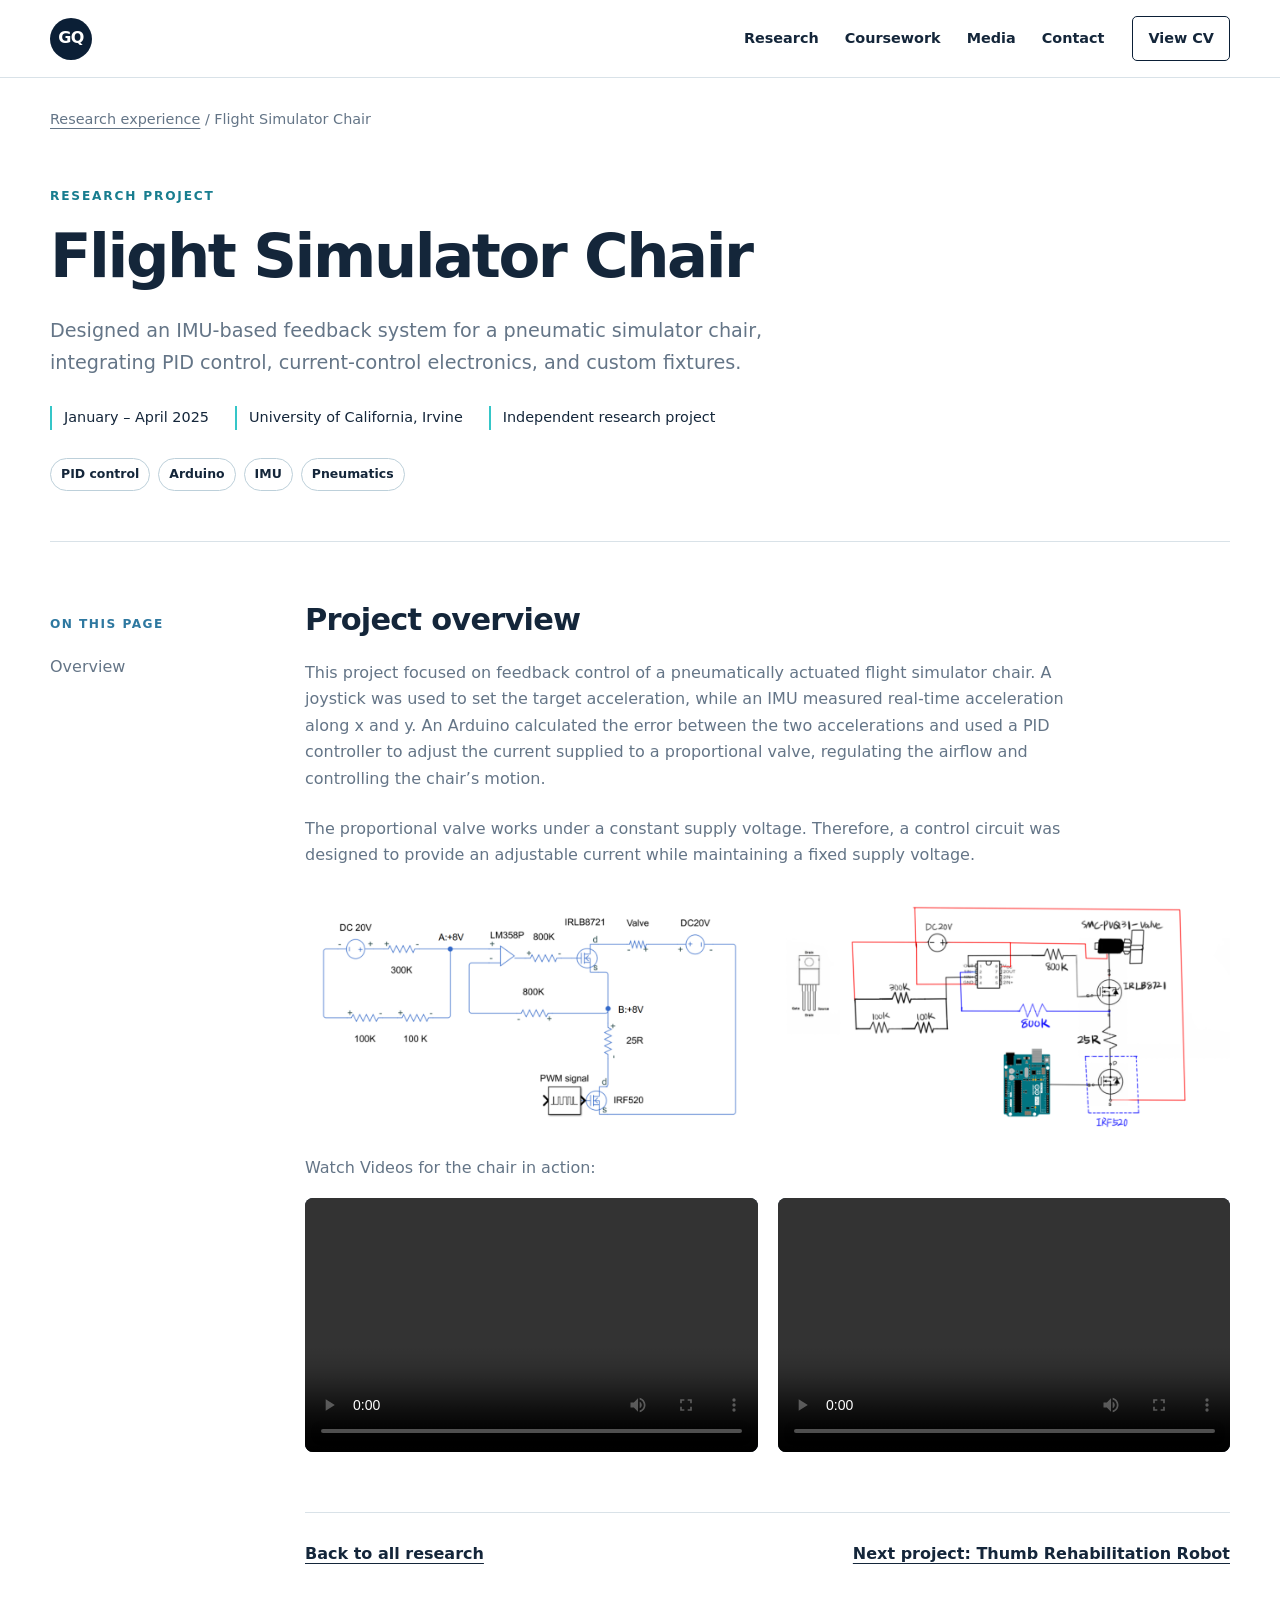
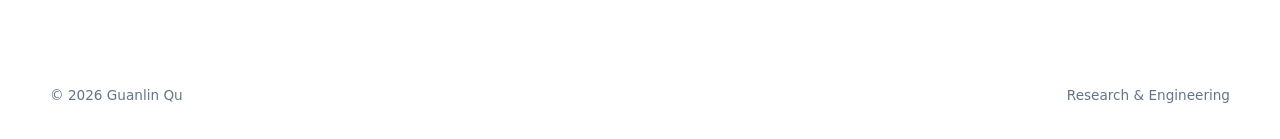
==== commit 07ce7232: "Embed paired chair videos and remove later sections" ====
--- a/flight-simulator-chair.html
+++ b/flight-simulator-chair.html
@@ -24,7 +24,7 @@
       <div class="chips"><span>PID control</span><span>Arduino</span><span>IMU</span><span>Pneumatics</span></div>
     </header>
     <div class="detail-layout">
-      <nav class="detail-toc" aria-label="On this page"><p>On this page</p><a href="#overview">Overview</a><a href="#contributions">My contributions</a><a href="#methods">Approach</a><a href="#images">Images</a><a href="#video">Video</a></nav>
+      <nav class="detail-toc" aria-label="On this page"><p>On this page</p><a href="#overview">Overview</a></nav>
       <div>
         <section class="detail-section" id="overview"><h2>Project overview</h2><p>This project focused on feedback control of a pneumatically actuated flight simulator chair. A joystick was used to set the target acceleration, while an IMU measured real-time acceleration along x and y. An Arduino calculated the error between the two accelerations and used a PID controller to adjust the current supplied to a proportional valve, regulating the airflow and controlling the chair’s motion.</p>
 
@@ -35,23 +35,16 @@
           </div>
 
           <p style="margin-top: 1.5rem;">Watch Videos for the chair in action:</p>
-        </section>
-        <section class="detail-section" id="contributions"><h2>My contributions</h2><ul><li>Designed an IMU-based Arduino control system for the chair.</li><li>Designed a constant-voltage, variable-current control circuit.</li><li>Programmed a PID algorithm to regulate flow rate and chair rotation speed.</li><li>Designed and 3D-printed fixtures for pneumatic cylinders, circuits, and supporting components.</li></ul></section>
-        <section class="detail-section" id="methods"><h2>Technical approach</h2><p>The control system uses IMU measurements as feedback. A PID algorithm regulates the pneumatic flow to adjust the chair rotation speed, supported by a variable-current circuit and custom mechanical fixtures.</p>
-          <!-- Add further technical descriptions, equations, results, and experiment notes here. -->
-        </section>
-        <section class="detail-section" id="images"><h2>Images &amp; documentation</h2>
-          <!-- Replace the illustration with a project photograph. Duplicate the figure to add more images. -->
-          <figure class="project-figure"><a href="flight-chair.svg" target="_blank" rel="noopener"><img src="flight-chair.svg" alt="Illustration for Flight Simulator Chair" loading="lazy"></a><figcaption>Illustrative project preview. Experiment photographs and diagrams will be added here.</figcaption></figure>
-        </section>
-        <section class="detail-section" id="video"><h2>Project video</h2>
-          <!-- To add a video, upload flight-simulator-chair-demo.mp4 and replace the video-empty div with:
-          <video class="project-video" controls playsinline preload="metadata" poster="flight-chair.svg">
-            <source src="flight-simulator-chair-demo.mp4" type="video/mp4">
-            Your browser does not support embedded video.
-          </video>
-          For hosted videos, replace the placeholder with a YouTube/Vimeo embed. -->
-          <div class="video-empty"><strong>Project video</strong><span>Experiment and demonstration footage will be added here.</span></div>
+          <div style="display: grid; grid-template-columns: repeat(2, minmax(0, 1fr)); gap: 20px; align-items: start;">
+            <video controls playsinline preload="metadata" aria-label="Flight simulator chair first-person view" style="display: block; width: 100%; aspect-ratio: 16 / 9; object-fit: contain; background: #0b1f36; border-radius: 8px;">
+              <source src="chair-demo-first-person.mp4" type="video/mp4">
+              <a href="chair-demo-first-person.mp4">Watch first-person view</a>
+            </video>
+            <video controls playsinline preload="metadata" aria-label="Flight simulator chair demonstration" style="display: block; width: 100%; aspect-ratio: 16 / 9; object-fit: contain; background: #0b1f36; border-radius: 8px;">
+              <source src="chair-demo.mp4" type="video/mp4">
+              <a href="chair-demo.mp4">Watch chair demonstration</a>
+            </video>
+          </div>
         </section>
         <div class="detail-footer"><a href="index.html#research">Back to all research</a><a href="thumb-rehabilitation.html">Next project: Thumb Rehabilitation Robot</a></div>
       </div>
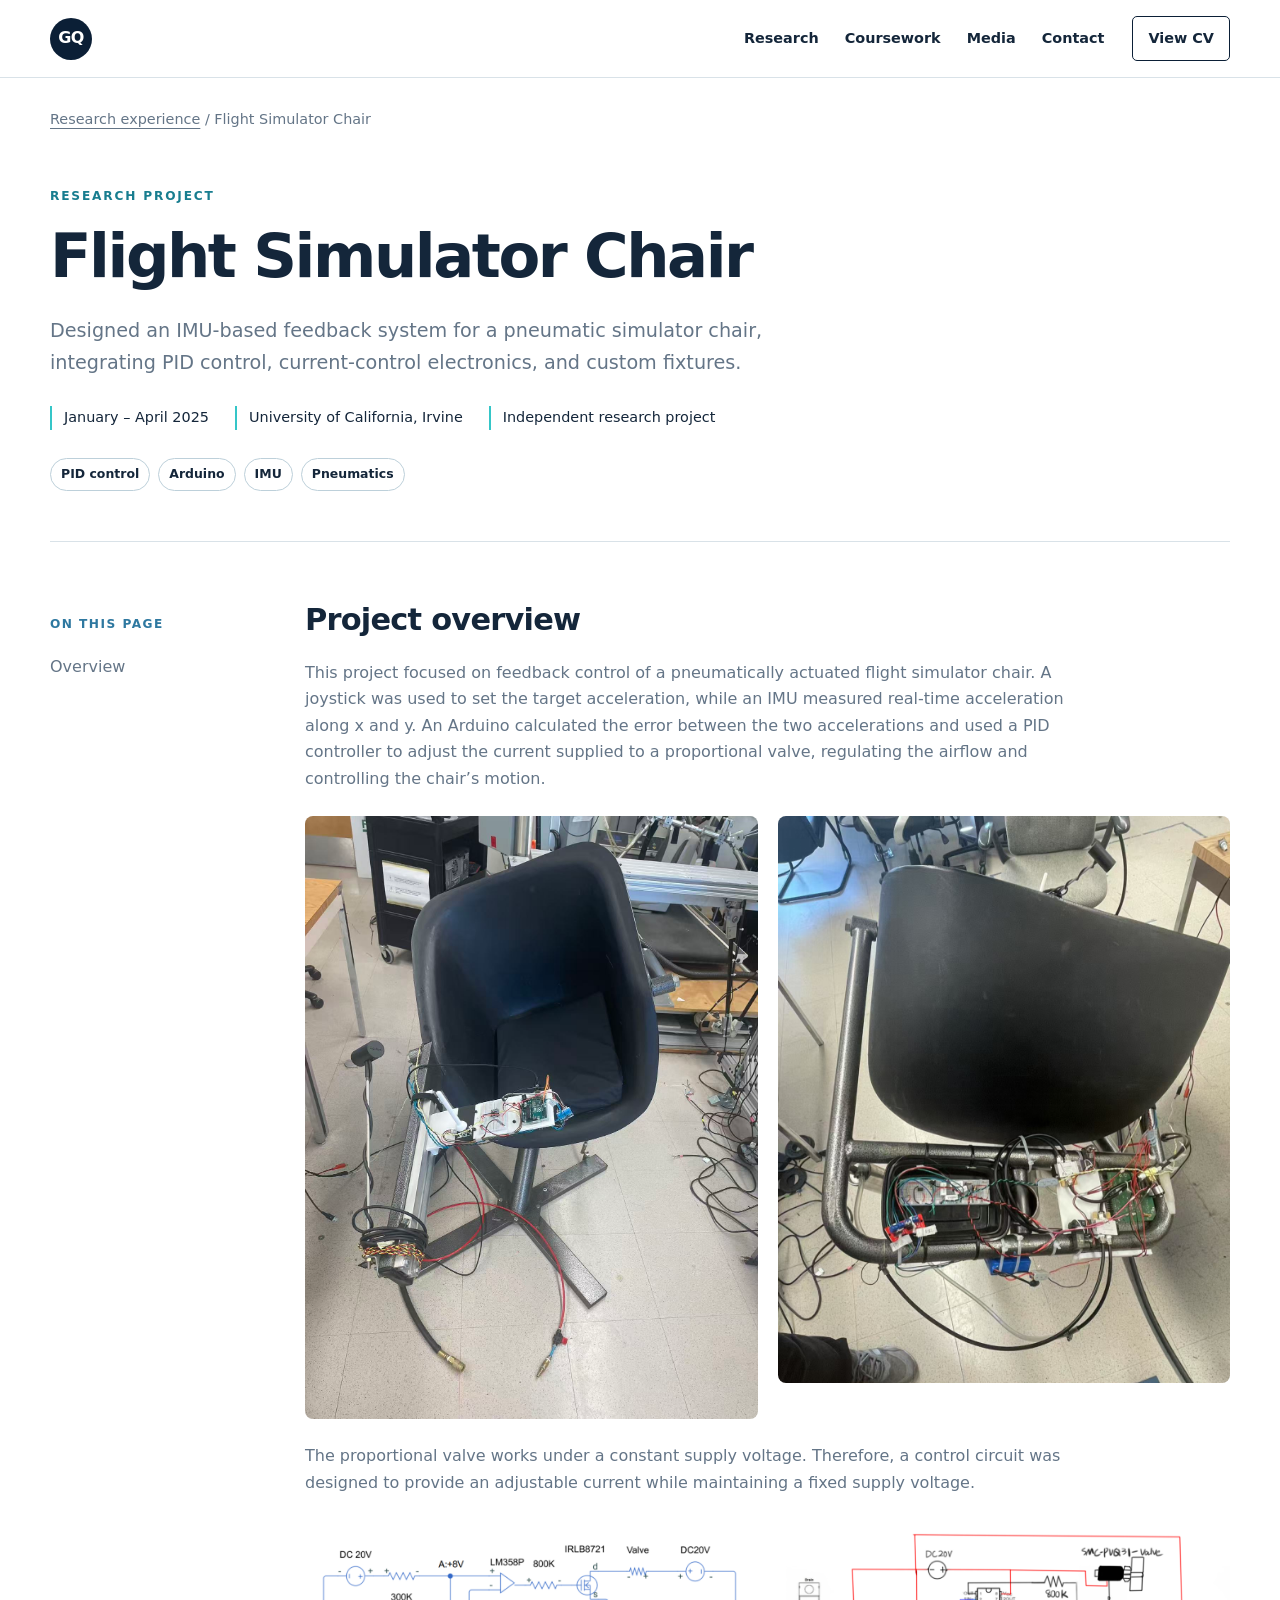
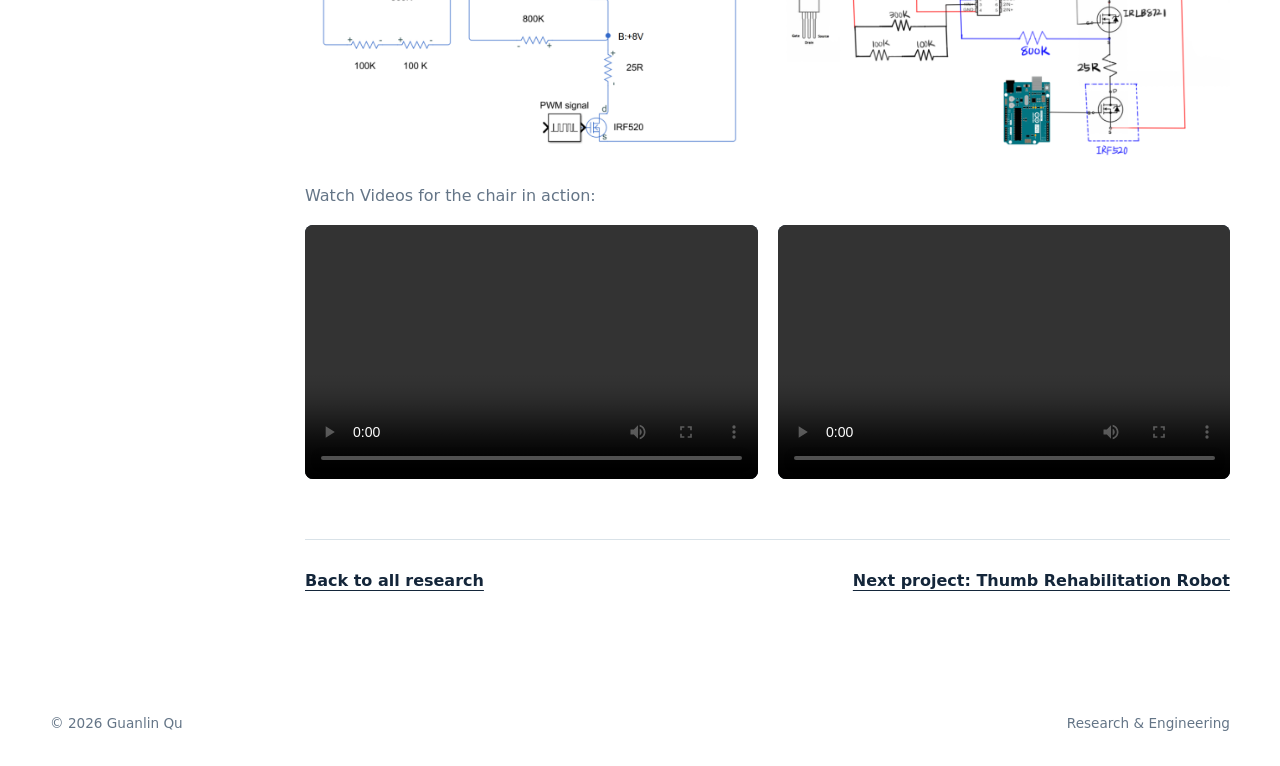
==== commit c6c4518b: "Insert paired chair photos after overview paragraph" ====
--- a/flight-simulator-chair.html
+++ b/flight-simulator-chair.html
@@ -27,6 +27,10 @@
       <nav class="detail-toc" aria-label="On this page"><p>On this page</p><a href="#overview">Overview</a></nav>
       <div>
         <section class="detail-section" id="overview"><h2>Project overview</h2><p>This project focused on feedback control of a pneumatically actuated flight simulator chair. A joystick was used to set the target acceleration, while an IMU measured real-time acceleration along x and y. An Arduino calculated the error between the two accelerations and used a PID controller to adjust the current supplied to a proportional valve, regulating the airflow and controlling the chair’s motion.</p>
+          <div style="display: grid; grid-template-columns: repeat(2, minmax(0, 1fr)); gap: 20px; margin: 24px 0; align-items: start;">
+            <a href="chair-setup-front.jpg" target="_blank" rel="noopener"><img src="chair-setup-front.jpg" alt="Flight simulator chair front view with joystick and Arduino control electronics" loading="lazy" style="display: block; width: 100%; height: auto; border-radius: 8px;"></a>
+            <a href="chair-setup-rear.png" target="_blank" rel="noopener"><img src="chair-setup-rear.png" alt="Flight simulator chair rear view showing pneumatic and control components" loading="lazy" style="display: block; width: 100%; height: auto; border-radius: 8px;"></a>
+          </div>
 
           <p style="margin-top: 1.5rem;">The proportional valve works under a constant supply voltage. Therefore, a control circuit was designed to provide an adjustable current while maintaining a fixed supply voltage.</p>
           <div style="display: grid; grid-template-columns: repeat(2, minmax(0, 1fr)); gap: 20px; margin-top: 24px; align-items: center;">
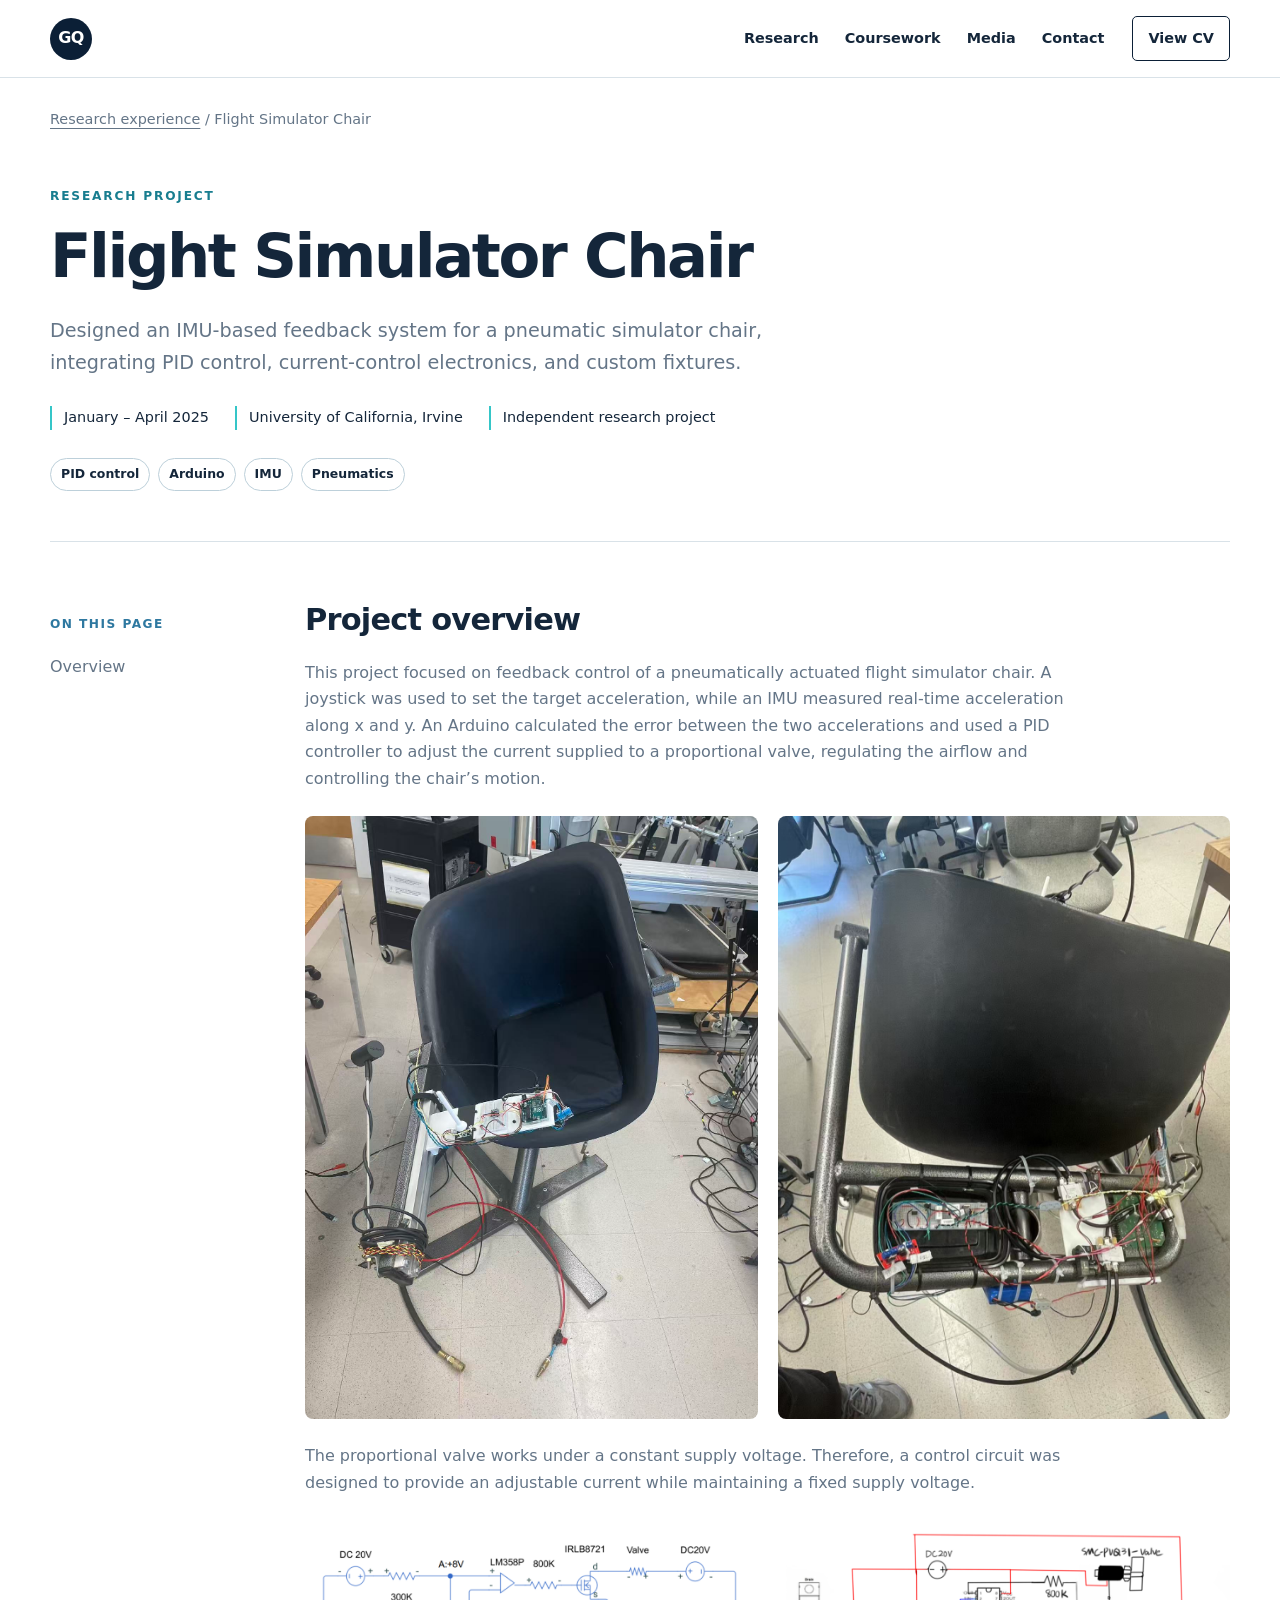
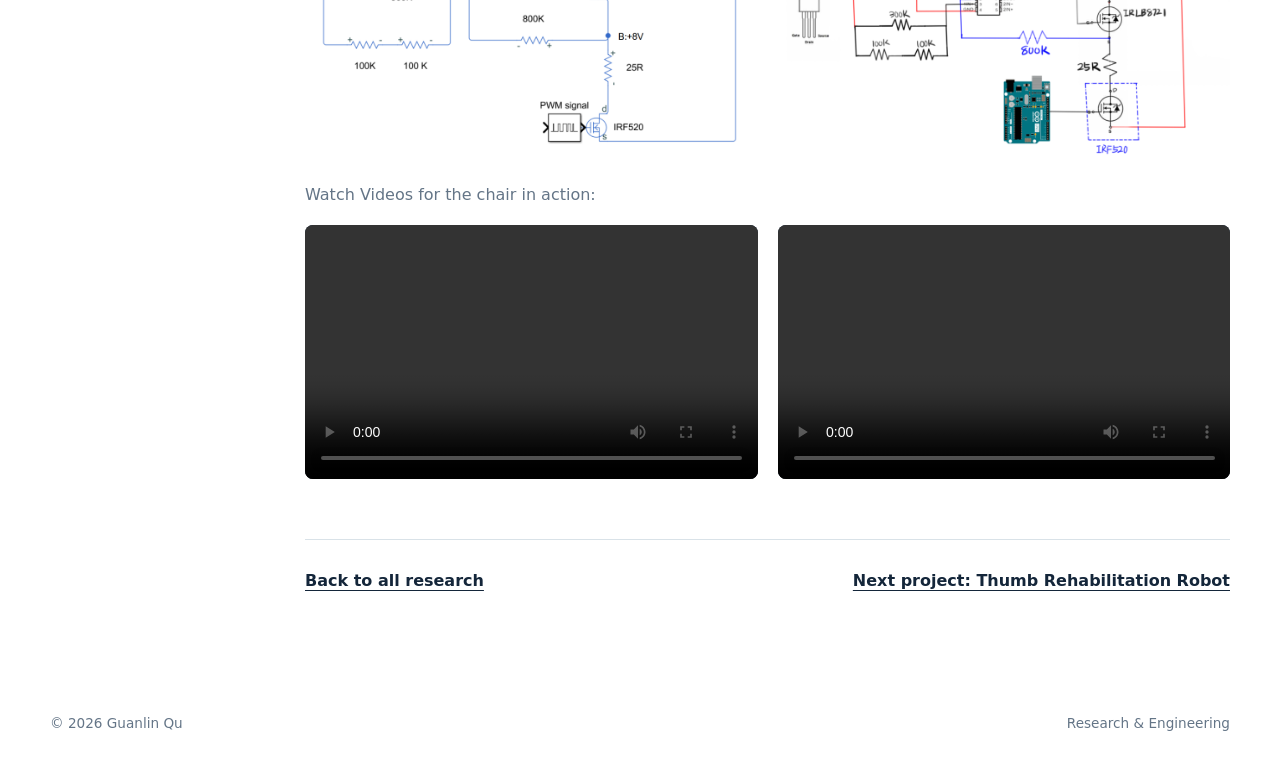
==== commit ed4bd740: "Match chair photo dimensions with equal cropping" ====
--- a/flight-simulator-chair.html
+++ b/flight-simulator-chair.html
@@ -28,8 +28,8 @@
       <div>
         <section class="detail-section" id="overview"><h2>Project overview</h2><p>This project focused on feedback control of a pneumatically actuated flight simulator chair. A joystick was used to set the target acceleration, while an IMU measured real-time acceleration along x and y. An Arduino calculated the error between the two accelerations and used a PID controller to adjust the current supplied to a proportional valve, regulating the airflow and controlling the chair’s motion.</p>
           <div style="display: grid; grid-template-columns: repeat(2, minmax(0, 1fr)); gap: 20px; margin: 24px 0; align-items: start;">
-            <a href="chair-setup-front.jpg" target="_blank" rel="noopener"><img src="chair-setup-front.jpg" alt="Flight simulator chair front view with joystick and Arduino control electronics" loading="lazy" style="display: block; width: 100%; height: auto; border-radius: 8px;"></a>
-            <a href="chair-setup-rear.png" target="_blank" rel="noopener"><img src="chair-setup-rear.png" alt="Flight simulator chair rear view showing pneumatic and control components" loading="lazy" style="display: block; width: 100%; height: auto; border-radius: 8px;"></a>
+            <a href="chair-setup-front.jpg" target="_blank" rel="noopener"><img src="chair-setup-front.jpg" alt="Flight simulator chair front view with joystick and Arduino control electronics" loading="lazy" style="display: block; width: 100%; height: auto; aspect-ratio: 3 / 4; object-fit: cover; object-position: center; border-radius: 8px;"></a>
+            <a href="chair-setup-rear.png" target="_blank" rel="noopener"><img src="chair-setup-rear.png" alt="Flight simulator chair rear view showing pneumatic and control components" loading="lazy" style="display: block; width: 100%; height: auto; aspect-ratio: 3 / 4; object-fit: cover; object-position: center; border-radius: 8px;"></a>
           </div>
 
           <p style="margin-top: 1.5rem;">The proportional valve works under a constant supply voltage. Therefore, a control circuit was designed to provide an adjustable current while maintaining a fixed supply voltage.</p>
